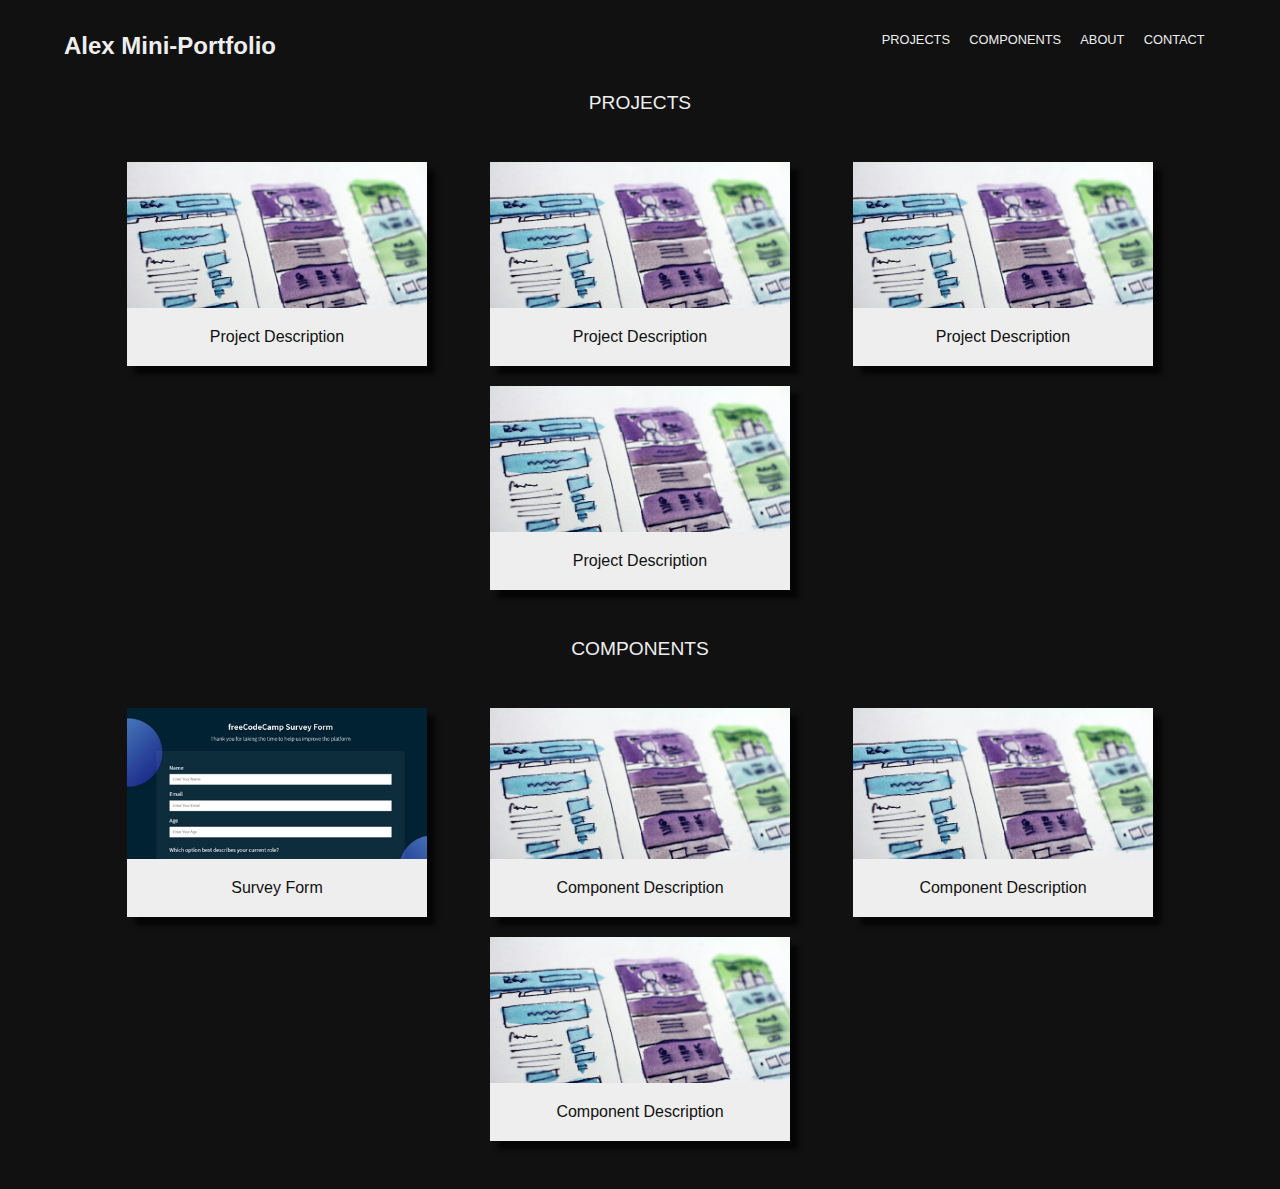
==== index.html @ 81b88260 "started portfolio project" ====
<!DOCTYPE html>
<html lang="en">

<head>
    <meta charset="UTF-8">
    <meta http-equiv="X-UA-Compatible" content="IE=edge">
    <meta name="viewport" content="width=device-width, initial-scale=1.0">
    <title>Alex Mini-Portfolio</title>

    <link rel="stylesheet" href="./style.css">
</head>

<body>
    <header>
        <h1><a href="./index.html">Alex Mini-Portfolio</a></h1>
        <nav>
            <a href="#projects">Projects</a>
            <a href="#components">Components</a>
            <a href="#about">About</a>
            <a href="#contact">Contact</a>
        </nav>
    </header>

    <main>
        <!-- Projects -->
        <h3 id="projects">Projects</h3>
        <section>
            <div class="cards-container projects">
                <a class="card">
                    <img src="./halgatewood-com-tZc3vjPCk-Q-unsplash.jpg" width="300" alt="">
                    <p class="caption">project description</p>
                </a>
                <a class="card">
                    <img src="./halgatewood-com-tZc3vjPCk-Q-unsplash.jpg" width="300" alt="">
                    <p class="caption">project description</p>
                </a>
                <a class="card">
                    <img src="./halgatewood-com-tZc3vjPCk-Q-unsplash.jpg" width="300" alt="">
                    <p class="caption">project description</p>
                </a>
                <a class="card">
                    <img src="./halgatewood-com-tZc3vjPCk-Q-unsplash.jpg" width="300" alt="">
                    <p class="caption">project description</p>
                </a>
            </div>
        </section>

        <!-- Components -->
        <h3 id="components">Components</h3>
        <section>
            <div class="cards-container components">
                <a class="card" href="./components/form1/form1.html" target="_blank">
                    <img src="./ea5a3308172fac196f7845c6cc55b424.png" width="300" alt="">
                    <p class="caption">survey form</p>
                </a>
                <a class="card">
                    <img src="./halgatewood-com-tZc3vjPCk-Q-unsplash.jpg" width="300" alt="">
                    <p class="caption">component description</p>
                </a>
                <a class="card">
                    <img src="./halgatewood-com-tZc3vjPCk-Q-unsplash.jpg" width="300" alt="">
                    <p class="caption">component description</p>
                </a>
                <a class="card">
                    <img src="./halgatewood-com-tZc3vjPCk-Q-unsplash.jpg" width="300" alt="">
                    <p class="caption">component description</p>
                </a>
            </div>
        </section>
    </main>
    <footer>
        <div id="contact">
        
        </div>
    </footer>
</body>

</html>
---- style.css ----
*{
    margin: 0;
    padding: 0;
    box-sizing: border-box;
}

body{
    background-color: #111;
    color: #eee;
    font-family: sans-serif;

}

a{
    text-decoration: none;
    color: #eee;
}

header{
    display: flex;
    justify-content: space-between;
    max-width: 90%;
    margin: 2em auto;
}

h1{
    font-size: 1.5em;
}

nav{
    display: flex;
    justify-content: space-evenly;
    width: 30%;
    flex-wrap: wrap;
    gap: 0.5em;
}

nav a{
    border-bottom: 1px solid transparent;
    text-transform: uppercase;
    font-size: 0.8em;
}

nav a:hover{
    border-bottom: 1px solid #eee;
    transition: border 300ms ease;
}

main{
    max-width: 90%;
    margin: auto;
}

h3{
    margin: 20px auto;
    text-align: center;
    font-size: 1.2em;
    font-weight: 300;
    text-transform: uppercase;
}

.cards-container{
    display: flex;
    flex-wrap: wrap;
    justify-content: space-evenly;
    row-gap: 20px;
    margin: 3em auto;
}

.card{
    text-align: center; 
    position: relative;
    cursor: pointer;
    box-shadow: 8px 8px 5px #010101b9;
}

.caption{
    position: absolute;
    background-color: #eee;
    color: #111;
    width: 300px;
    bottom:0;
    padding: 20px 0;
    text-transform: capitalize;
    
}

.card:hover > .caption{
    padding-bottom: 30px;
    transition: padding 300ms ease;
}
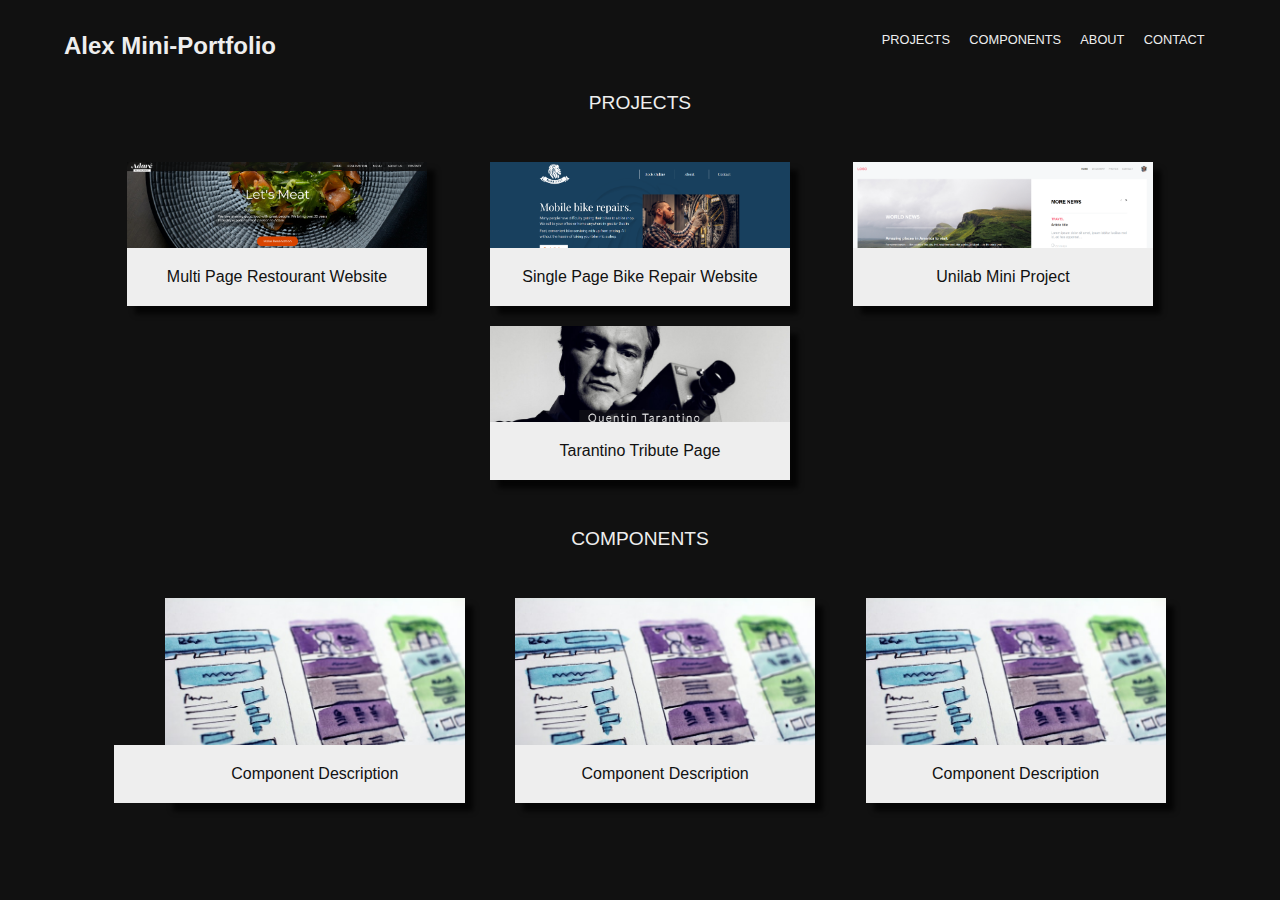
==== commit 404a3fe1: "feat: add real thumbnails and links to real projects" ====
--- a/index.html
+++ b/index.html
@@ -26,21 +26,21 @@
         <h3 id="projects">Projects</h3>
         <section>
             <div class="cards-container projects">
-                <a class="card">
-                    <img src="./halgatewood-com-tZc3vjPCk-Q-unsplash.jpg" width="300" alt="">
-                    <p class="caption">project description</p>
+                <a class="card" href="https://a1excpunk.github.io/restourant/" target="_blank">
+                    <img src="./thumbnails/restourant.PNG" width="300" alt="">
+                    <p class="caption">Multi Page Restourant Website</p>
                 </a>
-                <a class="card">
-                    <img src="./halgatewood-com-tZc3vjPCk-Q-unsplash.jpg" width="300" alt="">
-                    <p class="caption">project description</p>
+                <a class="card" href="https://a1excpunk.github.io/bike-repairs/" target="_blank">
+                    <img src="./thumbnails/bike_repair.PNG" width="300" alt="">
+                    <p class="caption">Single Page Bike Repair Website</p>
                 </a>
-                <a class="card">
-                    <img src="./halgatewood-com-tZc3vjPCk-Q-unsplash.jpg" width="300" alt="">
-                    <p class="caption">project description</p>
+                <a class="card" href="https://a1excpunk.github.io/unilabProject/" target="_blank">
+                    <img src="./thumbnails/unilab_project.PNG" width="300" alt="">
+                    <p class="caption">Unilab mini Project</p>
                 </a>
-                <a class="card">
-                    <img src="./halgatewood-com-tZc3vjPCk-Q-unsplash.jpg" width="300" alt="">
-                    <p class="caption">project description</p>
+                <a class="card" href="https://a1excpunk.github.io/tribute-page/" target="_blank">
+                    <img src="./thumbnails/tribute_page.PNG" width="300" alt="">
+                    <p class="caption">Tarantino Tribute Page</p>
                 </a>
             </div>
         </section>
@@ -49,20 +49,20 @@
         <h3 id="components">Components</h3>
         <section>
             <div class="cards-container components">
-                <a class="card" href="./components/form1/form1.html" target="_blank">
-                    <img src="./ea5a3308172fac196f7845c6cc55b424.png" width="300" alt="">
+                <a class="card" href="./components/form/fcc_form.html" target="_blank">
+                    <img src="./thumbnails/fcc_form.png" width="300" alt="">
                     <p class="caption">survey form</p>
                 </a>
                 <a class="card">
-                    <img src="./halgatewood-com-tZc3vjPCk-Q-unsplash.jpg" width="300" alt="">
+                    <img src="./placeholder.jpg" width="300" alt="">
                     <p class="caption">component description</p>
                 </a>
                 <a class="card">
-                    <img src="./halgatewood-com-tZc3vjPCk-Q-unsplash.jpg" width="300" alt="">
+                    <img src="./placeholder.jpg" width="300" alt="">
                     <p class="caption">component description</p>
                 </a>
                 <a class="card">
-                    <img src="./halgatewood-com-tZc3vjPCk-Q-unsplash.jpg" width="300" alt="">
+                    <img src="./placeholder.jpg" width="300" alt="">
                     <p class="caption">component description</p>
                 </a>
             </div>
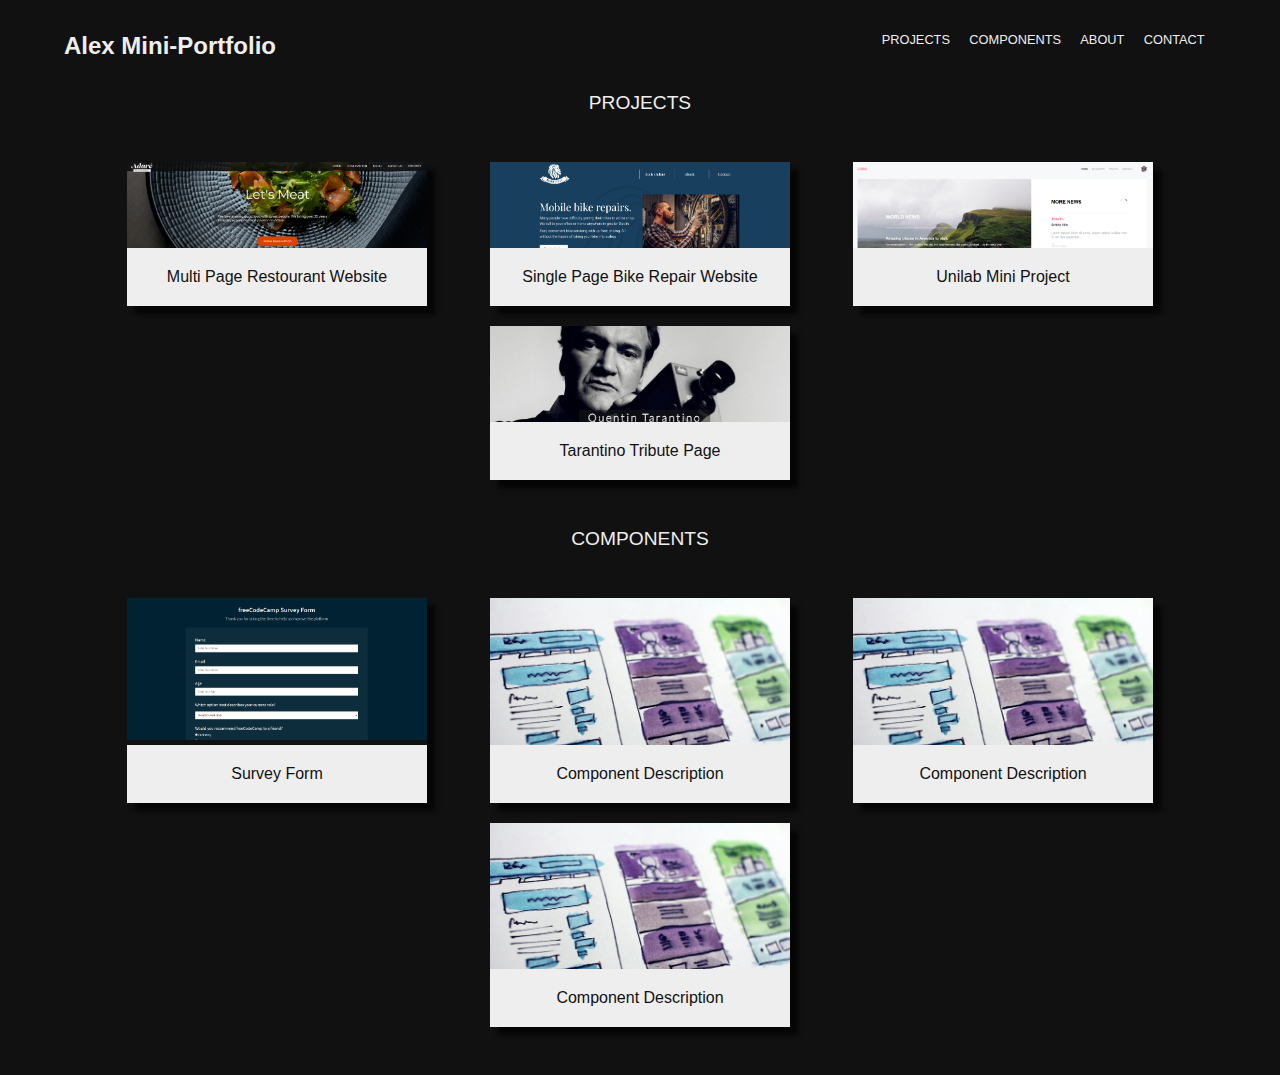
==== commit c0fefc59: "fix: change spelling" ====
--- a/index.html
+++ b/index.html
@@ -50,7 +50,7 @@
         <section>
             <div class="cards-container components">
                 <a class="card" href="./components/form/fcc_form.html" target="_blank">
-                    <img src="./thumbnails/fcc_form.png" width="300" alt="">
+                    <img src="./thumbnails/fcc_form.PNG" width="300" alt="">
                     <p class="caption">survey form</p>
                 </a>
                 <a class="card">
@@ -75,4 +75,4 @@
     </footer>
 </body>
 
-</html>+</html>
